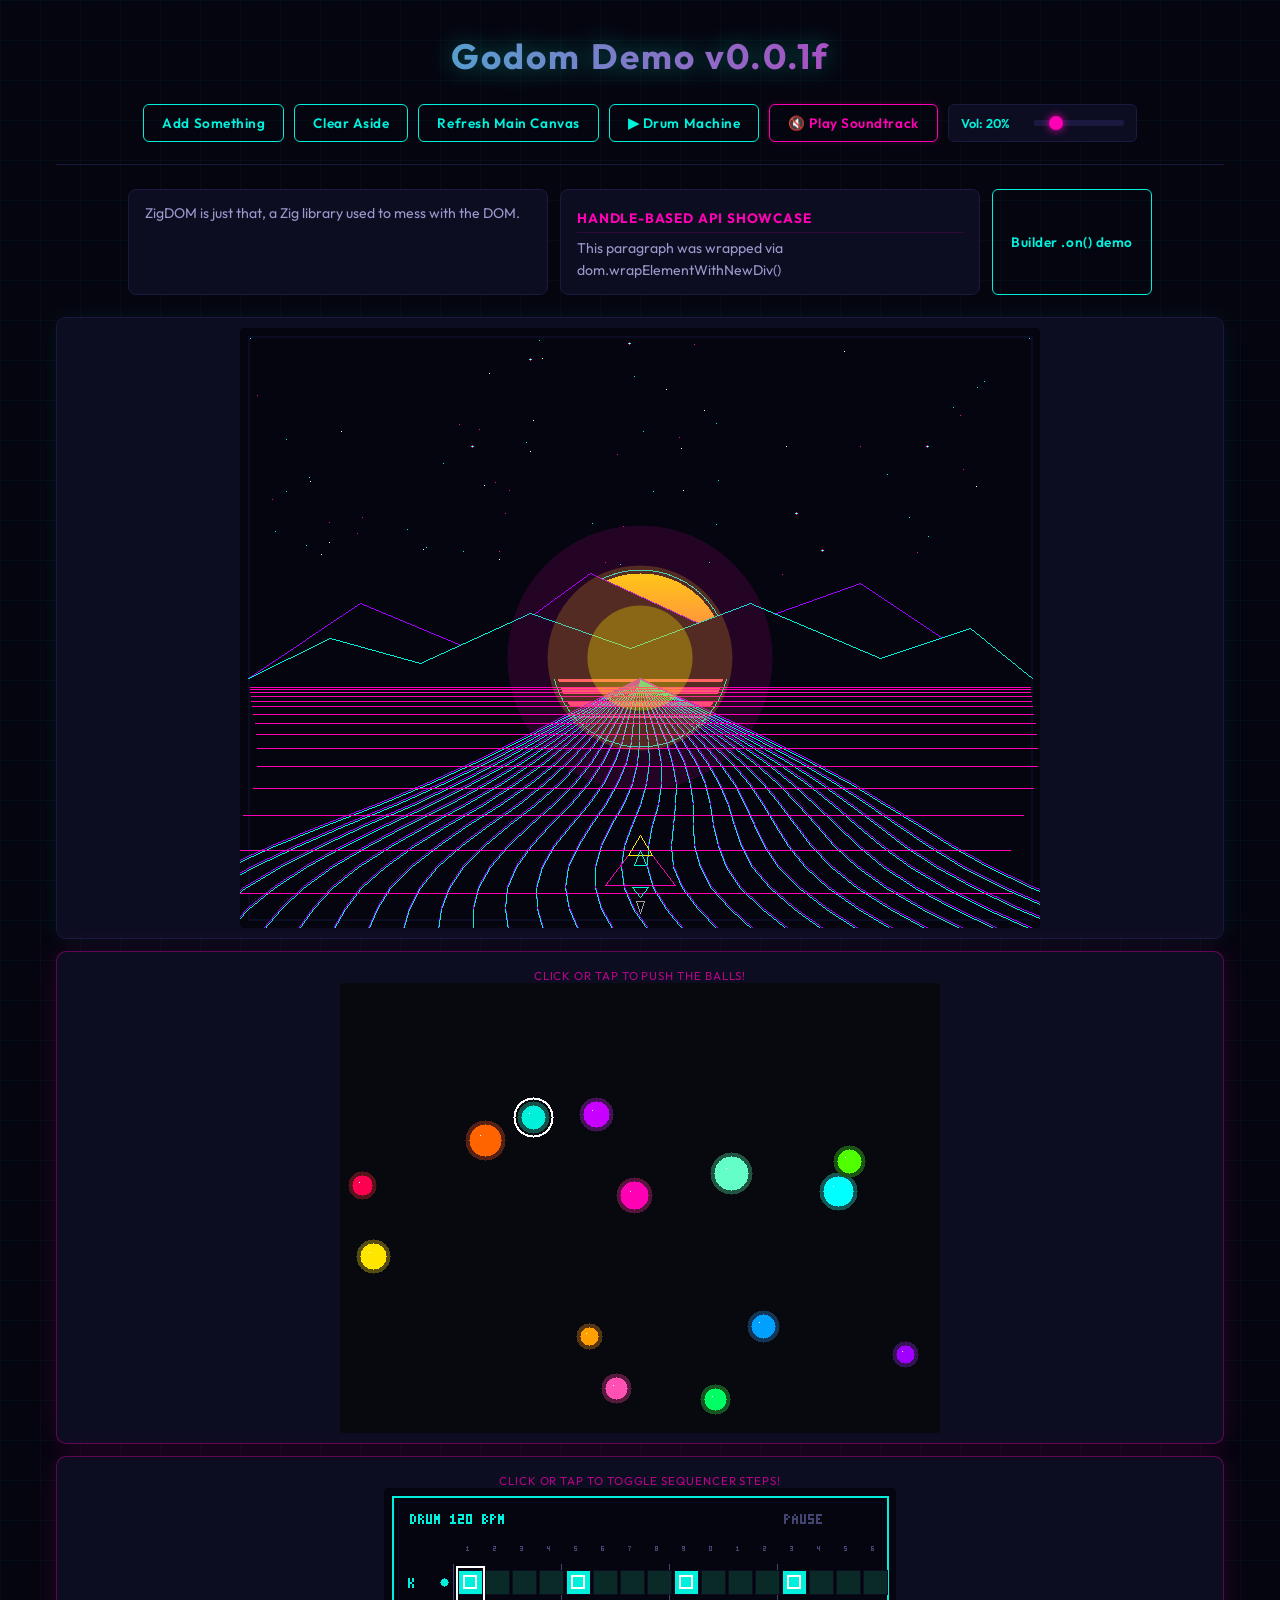
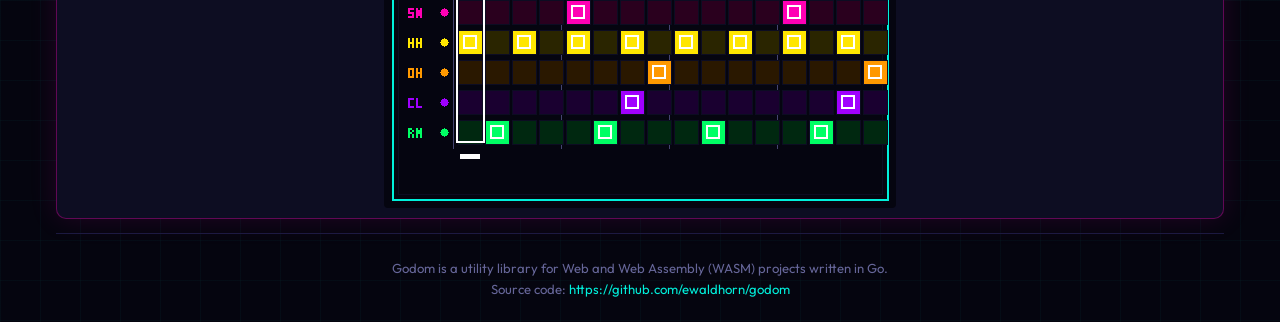
==== docs/index.html @ 0b3b8b8c "Initial commit" ====
<!DOCTYPE html>
<html>
  <head>
    <meta charset="utf-8" />
    <meta name="viewport" content="width=device-width, initial-scale=1.0" />
    <meta name="description" content="Godom — A Go WebAssembly DOM utility library demo featuring canvas drawing primitives, interactive physics simulation, and a drum sequencer." />
    <script src="wasm_exec.js"></script>
    <title>Godom Demo</title>
    <link href="styles.css" rel="stylesheet" />
  </head>
  <body>
    <header>
      <h1 id="title">Godom — The Demo</h1>
    </header>
    <nav>
      <div id="controls">
        <button id="addSomethingButton" type="button">Add Something</button>
        <button id="clearAsideButton" type="button">Clear Aside</button>
        <button id="refreshButton" type="button">Refresh Main Canvas</button>
        <button id="drumPlayButton" type="button">Start Drum Machine</button>
        <button id="audioToggleButton" type="button" onclick="toggleAudio()">🔇 Play Soundtrack</button>
        <div class="volume-control">
          <span id="volumeLabel">Vol: 20%</span>
          <input id="volumeSlider" type="range" min="0" max="1" step="0.01" value="0.2" oninput="changeVolume(this.value)" />
        </div>
      </div>
    </nav>
    <hr />
    <section>
      <div id="loading">Loading ...</div>
      <div id="application" class="application"></div>
    </section>

    <!-- Canvas One: static synthwave gallery -->
    <div id="canvasOneDiv" class="canvas-container" title="Synthwave Gallery — click Refresh to redraw"></div>

    <!-- Canvas Two: interactive ball physics -->
    <div id="canvasTwoDiv" class="canvas-container canvas-interactive" title="Click or tap to push the balls!">
      <div class="canvas-hint">Click or tap to push the balls!</div>
    </div>

    <!-- Canvas Three: drum machine sequencer -->
    <div id="canvasThreeDiv" class="canvas-container canvas-interactive" title="Click or tap to toggle sequencer steps!">
      <div class="canvas-hint">Click or tap to toggle sequencer steps!</div>
    </div>

    <hr />
    <footer id="information">
      <p>
        Godom is a utility library for Web and Web Assembly (WASM) projects written in Go.
      </p>
      <p>
        Source code:
        <a href="https://github.com/ewaldhorn/godom">
            https://github.com/ewaldhorn/godom
        </a>
      </p>
    </footer>

    <script type="module" defer>
      "use strict";

      let audioCtx = null;
      let synthNode = null;
      let gainNode = null;
      let audioPlaying = false;
      let globalVolume = 0.2;

      function ensureAudioCtx() {
        if (!audioCtx) {
          audioCtx = new (window.AudioContext || window.webkitAudioContext)();
        }
        return audioCtx;
      }

      function ensureGainNode() {
        const ctx = ensureAudioCtx();
        if (!gainNode) {
          gainNode = ctx.createGain();
          gainNode.gain.setValueAtTime(globalVolume, ctx.currentTime);
          gainNode.connect(ctx.destination);
        }
        return gainNode;
      }

      function updateVolumeUI() {
        const slider = document.getElementById("volumeSlider");
        const label = document.getElementById("volumeLabel");
        if (slider) slider.value = globalVolume;
        if (label) {
          const pct = Math.round(globalVolume * 100);
          label.innerText = globalVolume === 0 ? "Vol: OFF" : `Vol: ${pct}%`;
        }
      }

      function applyVolume() {
        if (gainNode && audioCtx) {
          gainNode.gain.setValueAtTime(globalVolume, audioCtx.currentTime);
        }
      }

      function adjustVolume(delta) {
        globalVolume = Math.max(0, Math.min(1, Math.round((globalVolume + delta) * 100) / 100));
        applyVolume();
        updateVolumeUI();
      }

      globalThis.changeVolume = function (val) {
        globalVolume = parseFloat(val);
        applyVolume();
        updateVolumeUI();
      };

      globalThis.toggleAudio = async function () {
        const ctx = ensureAudioCtx();

        if (!synthNode) {
          // Load the AudioWorkletProcessor module (dedicated audio thread)
          await ctx.audioWorklet.addModule('synth-worklet.js');

          // Create the synth AudioWorkletNode and connect through shared gain
          synthNode = new AudioWorkletNode(ctx, 'synth-worklet');
          synthNode.connect(ensureGainNode());
        }

        if (ctx.state === "suspended") {
          await ctx.resume();
        }

        audioPlaying = !audioPlaying;

        // Send play state to the worklet's dedicated audio thread
        synthNode.port.postMessage({ type: 'play', value: audioPlaying });

        const btn = document.getElementById("audioToggleButton");
        if (btn) {
          btn.innerText = audioPlaying ? "🔊 Mute Soundtrack" : "🔇 Play Soundtrack";
          btn.classList.toggle("playing", audioPlaying);
        }
      };

      // Click sound — pre-rendered 50ms UI click from Go WASM
      let clickAudioBuffer = null;

      globalThis.playClickSound = function () {
        const ctx = ensureAudioCtx();
        if (ctx.state === "suspended") {
          ctx.resume();
        }

        // Lazy AudioBuffer creation from pre-rendered WASM samples
        if (!clickAudioBuffer) {
          const samples = go_get_click_buffer();
          clickAudioBuffer = ctx.createBuffer(1, samples.length, 44100);
          clickAudioBuffer.copyToChannel(samples, 0);
        }

        const source = ctx.createBufferSource();
        source.buffer = clickAudioBuffer;
        source.connect(ensureGainNode()); // route through shared volume gain
        source.start();
      };

      // Drum machine — tone map per track
      const DRUM_FREQS = [60, 200, 8000, 6000, 1200, 400]; // kick, snare, hh-c, hh-o, clap, rim
      const DRUM_TYPES = ["sine", "triangle", "square", "square", "noise", "noise"];

      globalThis.drumHit = function (track) {
        const ctx = ensureAudioCtx();
        if (ctx.state === "suspended") {
          ctx.resume();
        }

        const gain = ctx.createGain();
        gain.connect(ensureGainNode());
        gain.gain.setValueAtTime(0.4, ctx.currentTime);
        gain.gain.exponentialRampToValueAtTime(0.001, ctx.currentTime + 0.08);

        if (DRUM_TYPES[track] === "noise") {
          const buf = ctx.createBuffer(1, Math.floor(ctx.sampleRate * 0.05), ctx.sampleRate);
          const data = buf.getChannelData(0);
          for (let i = 0; i < data.length; i += 1) data[i] = Math.random() * 2 - 1;

          const src = ctx.createBufferSource();
          src.buffer = buf;
          src.connect(gain);
          src.start();
          src.stop(ctx.currentTime + 0.06);
          return;
        }

        const osc = ctx.createOscillator();
        osc.type = DRUM_TYPES[track] || "sine";
        osc.frequency.setValueAtTime(DRUM_FREQS[track] || 220, ctx.currentTime);
        osc.frequency.exponentialRampToValueAtTime(20, ctx.currentTime + 0.06);
        osc.connect(gain);
        osc.start();
        osc.stop(ctx.currentTime + 0.1);
      };

      // Arrow key volume control (↑ = +1%, ↓ = −1%) & Space crash
      document.addEventListener('keydown', function (e) {
        if (e.key === 'ArrowUp') {
          e.preventDefault();
          adjustVolume(+0.01);
        } else if (e.key === 'ArrowDown') {
          e.preventDefault();
          adjustVolume(-0.01);
        } else if (e.code === 'Space') {
          // Easter egg: crash cymbal accent
          if (synthNode && synthNode.port) {
            e.preventDefault();
            synthNode.port.postMessage({ type: 'crash' });
          }
        }
      });

      function initializeInteractions() {
        // Wire click sound to action buttons (skip audioToggleButton — that's the synth)
        ['addSomethingButton', 'clearAsideButton', 'refreshButton', 'drumPlayButton'].forEach(function (id) {
          const btn = document.getElementById(id);
          if (btn) btn.addEventListener('click', playClickSound);
        });

        // Touch / Click interaction for the physics canvas (canvas two)
        const canvasTwoDiv = document.getElementById("canvasTwoDiv");
        if (canvasTwoDiv) {
          const handleInteraction = (clientX, clientY) => {
            const canvas = canvasTwoDiv.querySelector("canvas");
            if (!canvas) return;
            const rect = canvas.getBoundingClientRect();
            if (rect.width === 0 || rect.height === 0) return;
            // Map from CSS pixels to canvas pixel space
            const scaleX = canvas.width / rect.width;
            const scaleY = canvas.height / rect.height;
            const x = Math.round((clientX - rect.left) * scaleX);
            const y = Math.round((clientY - rect.top) * scaleY);
            go_set_interaction(x, y);
            go_invoke_callback(4); // 4 = onCanvasInteraction
          };

          canvasTwoDiv.addEventListener("mousedown", (e) => {
            if (e.target.tagName === "CANVAS") {
              e.preventDefault();
              handleInteraction(e.clientX, e.clientY);
            }
          });

          canvasTwoDiv.addEventListener("touchstart", (e) => {
            if (e.target.tagName === "CANVAS") {
              e.preventDefault();
              const touch = e.touches[0];
              handleInteraction(touch.clientX, touch.clientY);
            }
          }, { passive: false });
        }

        // Touch / Click interaction for the sequencer canvas (canvas three)
        const canvasThreeDiv = document.getElementById("canvasThreeDiv");
        if (canvasThreeDiv) {
          const handleInteraction = (clientX, clientY) => {
            const canvas = canvasThreeDiv.querySelector("canvas");
            if (!canvas) return;
            const rect = canvas.getBoundingClientRect();
            if (rect.width === 0 || rect.height === 0) return;
            // Map from CSS pixels to canvas pixel space
            const scaleX = canvas.width / rect.width;
            const scaleY = canvas.height / rect.height;
            const x = Math.round((clientX - rect.left) * scaleX);
            const y = Math.round((clientY - rect.top) * scaleY);
            go_set_interaction(x, y);
            go_invoke_callback(6); // 6 = onDrumCanvasClick
          };

          canvasThreeDiv.addEventListener("mousedown", (e) => {
            if (e.target.tagName === "CANVAS") {
              e.preventDefault();
              handleInteraction(e.clientX, e.clientY);
            }
          });

          canvasThreeDiv.addEventListener("touchstart", (e) => {
            if (e.target.tagName === "CANVAS") {
              e.preventDefault();
              const touch = e.touches[0];
              handleInteraction(touch.clientX, touch.clientY);
            }
          }, { passive: false });
        }

        // Show controls as flex
        const controls = document.getElementById("controls");
        if (controls) controls.style.display = "flex";
      }

      // Instantiate the Go WASM module
      const go = new Go();
      WebAssembly.instantiateStreaming(fetch("godom.wasm"), go.importObject).then((result) => {
        document.getElementById("loading").style.display = "none";
        go.run(result.instance);
        initializeInteractions();
      }).catch((err) => {
        console.error("Godom failed to load:", err);
        document.getElementById("loading").innerText = "Failed to load WASM: " + err.message;
      });
    </script>
  </body>
</html>
---- docs/styles.css ----
/* ============================================================
   Zigdom Demo — Synthwave Dark Theme
   ============================================================ */

@import url('https://fonts.googleapis.com/css2?family=Outfit:wght@300;400;600;700&display=swap');

:root {
  --bg:           #05050f;
  --surface:      #0d0d22;
  --border:       #1a1a40;
  --glow-cyan:    #00f0dc;
  --glow-magenta: #ff00b4;
  --glow-violet:  #a000ff;
  --glow-yellow:  #ffe600;
  --text-primary: #e0e0ff;
  --text-muted:   #666699;
  --accent:       #00f0dc;
}

* {
  box-sizing: border-box;
  margin: 0;
  padding: 0;
}

body {
  font-family: 'Outfit', Roboto, Helvetica, Arial, sans-serif;
  background: var(--bg);
  color: var(--text-primary);
  max-width: 1200px;
  margin: 0 auto;
  padding: 16px;
  text-align: center;

  /* Subtle grid scanline texture */
  background-image:
    linear-gradient(rgba(0,240,220,0.03) 1px, transparent 1px),
    linear-gradient(90deg, rgba(0,240,220,0.03) 1px, transparent 1px);
  background-size: 40px 40px;
}

/* ---- Header ---- */
h1 {
  font-size: clamp(1.4rem, 4vw, 2.2rem);
  font-weight: 700;
  letter-spacing: 0.06em;
  padding: 18px 0 10px;
  background: linear-gradient(90deg, var(--glow-cyan), var(--glow-magenta));
  -webkit-background-clip: text;
  -webkit-text-fill-color: transparent;
  background-clip: text;
  filter: drop-shadow(0 0 12px rgba(0,240,220,0.4));
}

/* ---- Nav / Controls ---- */
nav {
  margin: 8px 0;
}

#controls {
  display: none;
  gap: 10px;
  flex-wrap: wrap;
  justify-content: center;
  padding: 8px 0;
}

button {
  font-family: inherit;
  font-size: 0.85rem;
  font-weight: 600;
  letter-spacing: 0.04em;
  padding: 8px 18px;
  border-radius: 6px;
  border: 1px solid var(--glow-cyan);
  background: transparent;
  color: var(--glow-cyan);
  cursor: pointer;
  transition: background 0.2s, box-shadow 0.2s, color 0.2s;
}

button:hover {
  background: rgba(0,240,220,0.12);
  box-shadow: 0 0 12px rgba(0,240,220,0.45);
  color: #fff;
}

hr {
  border: none;
  border-top: 1px solid var(--border);
  margin: 14px 0;
}

/* ---- Application section (article + aside) ---- */
#loading {
  color: var(--text-muted);
  padding: 16px;
  font-style: italic;
}

#information {
  display: none;
  color: var(--text-muted);
  font-size: 0.82rem;
  line-height: 1.6;
  padding: 10px 0 6px;
}

#information a {
  color: var(--glow-cyan);
  text-decoration: none;
}
#information a:hover {
  text-decoration: underline;
}

.application {
  display: flex;
  flex-wrap: wrap;
  gap: 12px;
  justify-content: center;
  padding: 10px 0;
}

article, aside {
  background: var(--surface);
  border: 1px solid var(--border);
  border-radius: 8px;
  padding: 12px 16px;
  min-width: 180px;
  flex: 1 1 200px;
  max-width: 420px;
  text-align: left;
  font-size: 0.88rem;
  color: var(--text-muted);
  line-height: 1.6;
}

/* ---- Canvas containers ---- */
.canvas-container {
  display: flex;
  flex-direction: column;
  align-items: center;
  justify-content: center;
  margin: 12px auto;
  padding: 10px;
  background: var(--surface);
  border: 1px solid var(--border);
  border-radius: 10px;
  box-shadow: 0 0 24px rgba(0,240,220,0.07);
  /* Allow the canvas to shrink on narrow screens */
  max-width: 100%;
  overflow: hidden;
}

/* Canvas elements created by Zig scale responsively */
canvas {
  max-width: 100%;
  height: auto;
  display: block;
  border-radius: 4px;
  image-rendering: pixelated;
}

/* Physics canvas — crosshair cursor, extra neon glow hint */
.canvas-interactive {
  border-color: rgba(255,0,180,0.35);
  box-shadow: 0 0 28px rgba(255,0,180,0.12);
  position: relative;
}

.canvas-interactive canvas {
  cursor: crosshair;
}

.canvas-hint {
  font-size: 0.72rem;
  color: var(--glow-magenta);
  letter-spacing: 0.08em;
  text-transform: uppercase;
  margin-top: 6px;
  opacity: 0.7;
  transition: opacity 0.3s;
}

.canvas-interactive:hover .canvas-hint {
  opacity: 1.0;
}

/* ---- Coloured text classes (used by addRandomParagraph) ---- */
.blue   { color: #4488ff; }
.red    { color: #ff4466; }
.orange { color: #ff9900; }
.large  { font-size: large; }
.larger { font-size: larger; }
.xlarge { font-size: x-large; }

/* ---- Aside element variants ---- */
.aside-note {
  font-size: 0.82rem;
  padding: 4px 8px;
  margin: 4px 0;
  border-left: 3px solid var(--glow-cyan);
  border-radius: 2px;
  background: rgba(0,240,220,0.04);
  transition: border-color 0.3s;
}
.aside-note.blue   { border-left-color: #4488ff; }
.aside-note.red    { border-left-color: #ff4466; }
.aside-note.orange { border-left-color: #ff9900; }

.aside-tag {
  display: inline-block;
  font-size: 0.72rem;
  font-weight: 600;
  letter-spacing: 0.04em;
  padding: 2px 8px;
  margin: 3px 2px;
  border-radius: 10px;
  border: 1px solid;
  background: rgba(0,240,220,0.06);
  text-transform: lowercase;
}
.aside-tag.blue   { border-color: #4488ff; color: #6699ff; }
.aside-tag.red    { border-color: #ff4466; color: #ff6688; }
.aside-tag.orange { border-color: #ff9900; color: #ffbb44; }

.aside-quip {
  font-style: italic;
  font-size: 0.85rem;
  color: var(--text-muted);
  padding: 4px 8px 4px 16px;
  margin: 4px 0;
  position: relative;
  opacity: 0.85;
}
.aside-quip::before {
  content: "\201C";
  position: absolute;
  left: 0;
  top: 2px;
  font-size: 1.2rem;
  color: var(--glow-magenta);
  opacity: 0.5;
}

.boo-header {
  font-size: 0.85rem;
  font-weight: 700;
  letter-spacing: 0.06em;
  text-transform: uppercase;
  color: var(--glow-magenta);
  margin: 6px 0 4px;
  padding-bottom: 2px;
  border-bottom: 1px solid rgba(255,0,180,0.15);
}

/* ---- Soundtrack Toggle Button Neon Styling ---- */
#audioToggleButton {
  border-color: var(--glow-magenta);
  color: var(--glow-magenta);
  box-shadow: 0 0 6px rgba(255, 0, 180, 0.2);
  transition: all 0.3s cubic-bezier(0.4, 0, 0.2, 1);
}

#audioToggleButton:hover {
  background: rgba(255, 0, 180, 0.15);
  box-shadow: 0 0 16px rgba(255, 0, 180, 0.6);
  color: #fff;
  text-shadow: 0 0 4px #fff;
}

#audioToggleButton.playing {
  background: rgba(255, 0, 180, 0.25);
  box-shadow: 0 0 20px rgba(255, 0, 180, 0.8);
  color: #fff;
  border-color: #fff;
  animation: neon-pulse 1.8s infinite alternate;
}

@keyframes neon-pulse {
  0% {
    box-shadow: 0 0 10px rgba(255, 0, 180, 0.5), inset 0 0 5px rgba(255, 0, 180, 0.3);
  }
  100% {
    box-shadow: 0 0 24px rgba(255, 0, 180, 0.9), inset 0 0 10px rgba(255, 0, 180, 0.5);
  }
}

/* ---- Volume Slider Styling ---- */
.volume-control {
  display: flex;
  align-items: center;
  gap: 8px;
  background: var(--surface);
  border: 1px solid var(--border);
  padding: 4px 12px;
  border-radius: 6px;
  height: 38px; /* Match standard button height */
}

#volumeLabel {
  font-size: 0.8rem;
  font-weight: 600;
  color: var(--glow-cyan);
  min-width: 65px;
  text-align: left;
}

#volumeSlider {
  -webkit-appearance: none;
  appearance: none;
  width: 90px;
  height: 6px;
  border-radius: 3px;
  background: var(--border);
  outline: none;
  cursor: pointer;
  transition: background 0.3s;
}

#volumeSlider::-webkit-slider-runnable-track {
  width: 100%;
  height: 6px;
  cursor: pointer;
  background: var(--border);
  border-radius: 3px;
}

#volumeSlider::-webkit-slider-thumb {
  -webkit-appearance: none;
  appearance: none;
  width: 14px;
  height: 14px;
  border-radius: 50%;
  background: var(--glow-magenta);
  cursor: pointer;
  margin-top: -4px; /* offset vertical alignment */
  box-shadow: 0 0 8px var(--glow-magenta);
  transition: transform 0.1s, box-shadow 0.2s;
}

#volumeSlider::-webkit-slider-thumb:hover {
  transform: scale(1.25);
  box-shadow: 0 0 12px var(--glow-magenta);
}

#volumeSlider::-moz-range-thumb {
  width: 14px;
  height: 14px;
  border: none;
  border-radius: 50%;
  background: var(--glow-magenta);
  cursor: pointer;
  box-shadow: 0 0 8px var(--glow-magenta);
  transition: transform 0.1s, box-shadow 0.2s;
}

#volumeSlider::-moz-range-thumb:hover {
  transform: scale(1.25);
  box-shadow: 0 0 12px var(--glow-magenta);
}
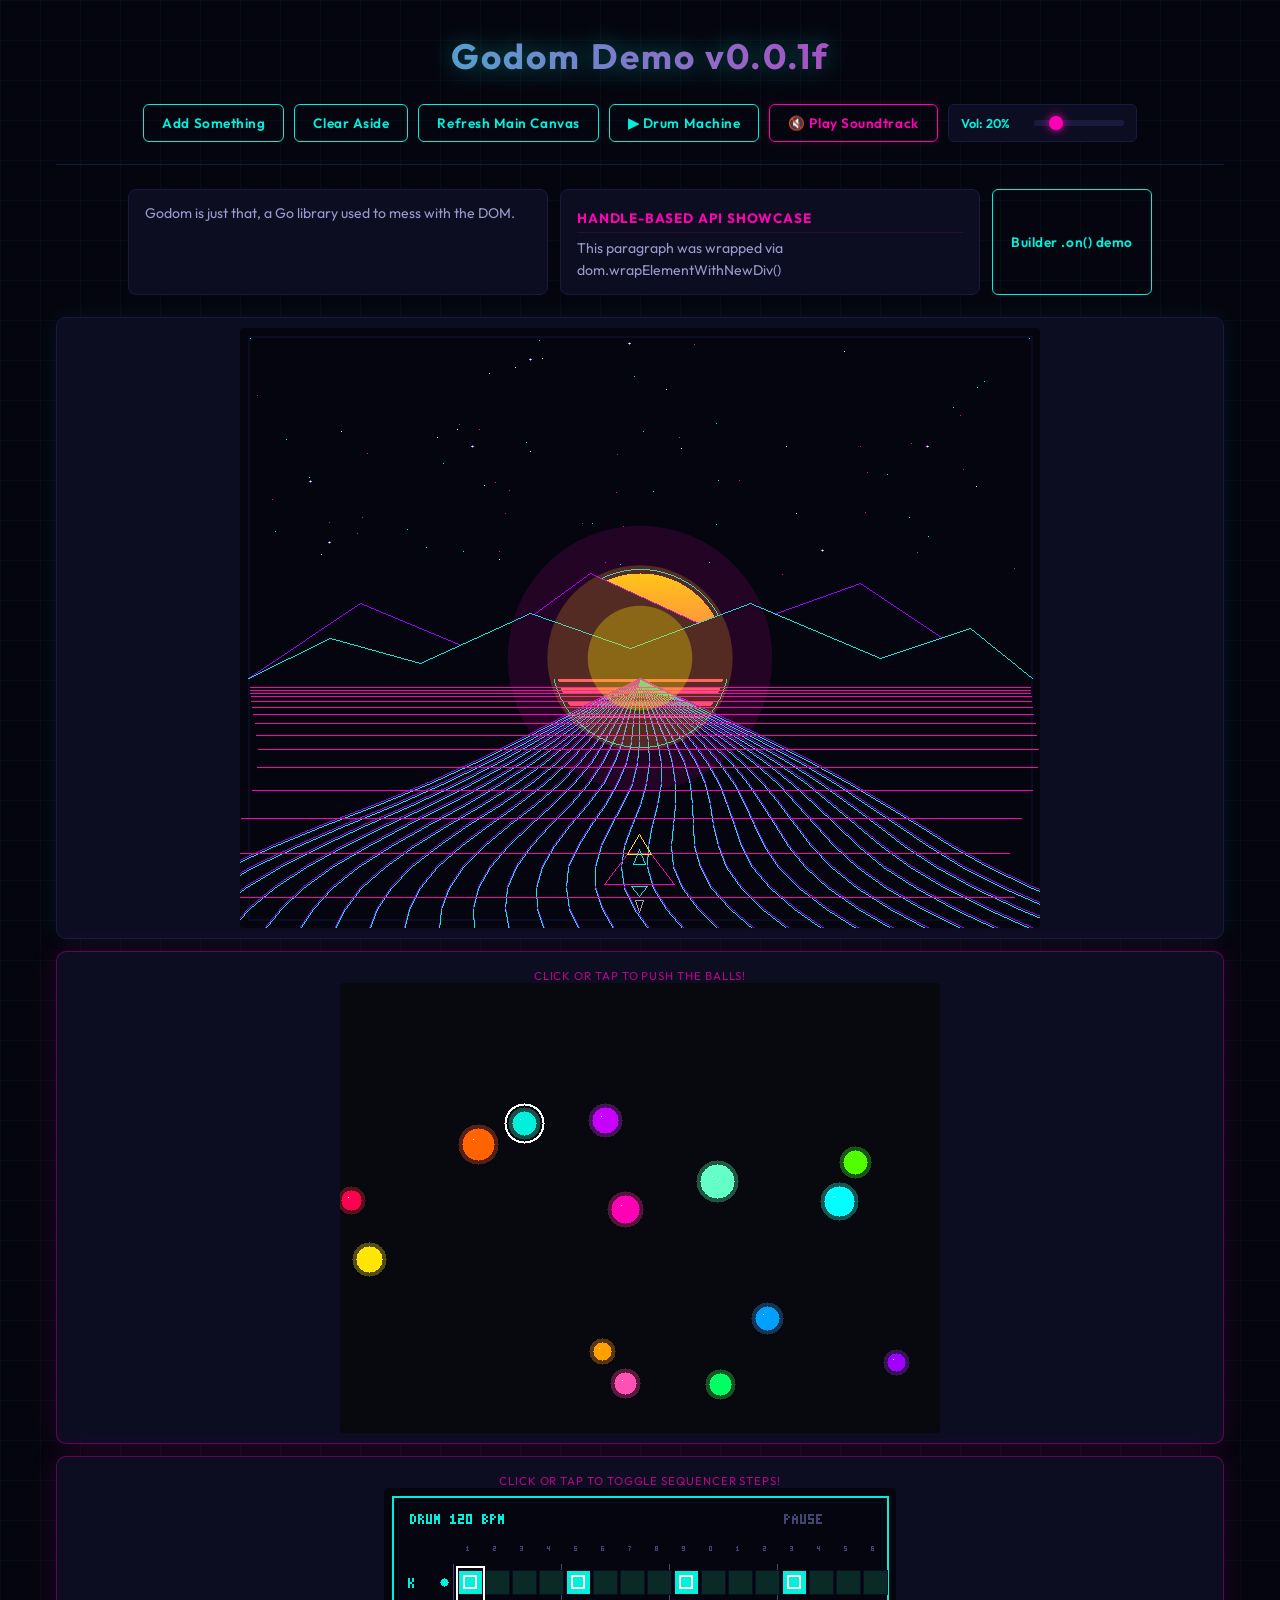
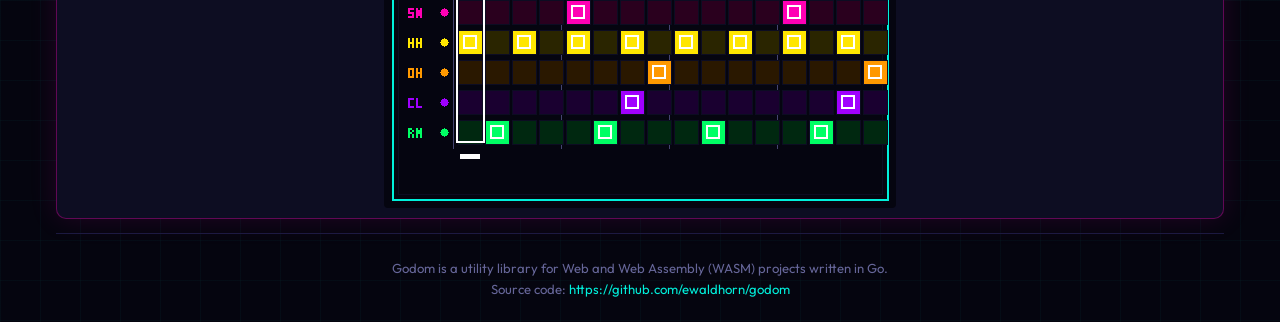
==== commit b158164b: "Cleaning up demo file structure" ====
--- a/docs/index.html
+++ b/docs/index.html
@@ -57,252 +57,6 @@
       </p>
     </footer>
 
-    <script type="module" defer>
-      "use strict";
-
-      let audioCtx = null;
-      let synthNode = null;
-      let gainNode = null;
-      let audioPlaying = false;
-      let globalVolume = 0.2;
-
-      function ensureAudioCtx() {
-        if (!audioCtx) {
-          audioCtx = new (window.AudioContext || window.webkitAudioContext)();
-        }
-        return audioCtx;
-      }
-
-      function ensureGainNode() {
-        const ctx = ensureAudioCtx();
-        if (!gainNode) {
-          gainNode = ctx.createGain();
-          gainNode.gain.setValueAtTime(globalVolume, ctx.currentTime);
-          gainNode.connect(ctx.destination);
-        }
-        return gainNode;
-      }
-
-      function updateVolumeUI() {
-        const slider = document.getElementById("volumeSlider");
-        const label = document.getElementById("volumeLabel");
-        if (slider) slider.value = globalVolume;
-        if (label) {
-          const pct = Math.round(globalVolume * 100);
-          label.innerText = globalVolume === 0 ? "Vol: OFF" : `Vol: ${pct}%`;
-        }
-      }
-
-      function applyVolume() {
-        if (gainNode && audioCtx) {
-          gainNode.gain.setValueAtTime(globalVolume, audioCtx.currentTime);
-        }
-      }
-
-      function adjustVolume(delta) {
-        globalVolume = Math.max(0, Math.min(1, Math.round((globalVolume + delta) * 100) / 100));
-        applyVolume();
-        updateVolumeUI();
-      }
-
-      globalThis.changeVolume = function (val) {
-        globalVolume = parseFloat(val);
-        applyVolume();
-        updateVolumeUI();
-      };
-
-      globalThis.toggleAudio = async function () {
-        const ctx = ensureAudioCtx();
-
-        if (!synthNode) {
-          // Load the AudioWorkletProcessor module (dedicated audio thread)
-          await ctx.audioWorklet.addModule('synth-worklet.js');
-
-          // Create the synth AudioWorkletNode and connect through shared gain
-          synthNode = new AudioWorkletNode(ctx, 'synth-worklet');
-          synthNode.connect(ensureGainNode());
-        }
-
-        if (ctx.state === "suspended") {
-          await ctx.resume();
-        }
-
-        audioPlaying = !audioPlaying;
-
-        // Send play state to the worklet's dedicated audio thread
-        synthNode.port.postMessage({ type: 'play', value: audioPlaying });
-
-        const btn = document.getElementById("audioToggleButton");
-        if (btn) {
-          btn.innerText = audioPlaying ? "🔊 Mute Soundtrack" : "🔇 Play Soundtrack";
-          btn.classList.toggle("playing", audioPlaying);
-        }
-      };
-
-      // Click sound — pre-rendered 50ms UI click from Go WASM
-      let clickAudioBuffer = null;
-
-      globalThis.playClickSound = function () {
-        const ctx = ensureAudioCtx();
-        if (ctx.state === "suspended") {
-          ctx.resume();
-        }
-
-        // Lazy AudioBuffer creation from pre-rendered WASM samples
-        if (!clickAudioBuffer) {
-          const samples = go_get_click_buffer();
-          clickAudioBuffer = ctx.createBuffer(1, samples.length, 44100);
-          clickAudioBuffer.copyToChannel(samples, 0);
-        }
-
-        const source = ctx.createBufferSource();
-        source.buffer = clickAudioBuffer;
-        source.connect(ensureGainNode()); // route through shared volume gain
-        source.start();
-      };
-
-      // Drum machine — tone map per track
-      const DRUM_FREQS = [60, 200, 8000, 6000, 1200, 400]; // kick, snare, hh-c, hh-o, clap, rim
-      const DRUM_TYPES = ["sine", "triangle", "square", "square", "noise", "noise"];
-
-      globalThis.drumHit = function (track) {
-        const ctx = ensureAudioCtx();
-        if (ctx.state === "suspended") {
-          ctx.resume();
-        }
-
-        const gain = ctx.createGain();
-        gain.connect(ensureGainNode());
-        gain.gain.setValueAtTime(0.4, ctx.currentTime);
-        gain.gain.exponentialRampToValueAtTime(0.001, ctx.currentTime + 0.08);
-
-        if (DRUM_TYPES[track] === "noise") {
-          const buf = ctx.createBuffer(1, Math.floor(ctx.sampleRate * 0.05), ctx.sampleRate);
-          const data = buf.getChannelData(0);
-          for (let i = 0; i < data.length; i += 1) data[i] = Math.random() * 2 - 1;
-
-          const src = ctx.createBufferSource();
-          src.buffer = buf;
-          src.connect(gain);
-          src.start();
-          src.stop(ctx.currentTime + 0.06);
-          return;
-        }
-
-        const osc = ctx.createOscillator();
-        osc.type = DRUM_TYPES[track] || "sine";
-        osc.frequency.setValueAtTime(DRUM_FREQS[track] || 220, ctx.currentTime);
-        osc.frequency.exponentialRampToValueAtTime(20, ctx.currentTime + 0.06);
-        osc.connect(gain);
-        osc.start();
-        osc.stop(ctx.currentTime + 0.1);
-      };
-
-      // Arrow key volume control (↑ = +1%, ↓ = −1%) & Space crash
-      document.addEventListener('keydown', function (e) {
-        if (e.key === 'ArrowUp') {
-          e.preventDefault();
-          adjustVolume(+0.01);
-        } else if (e.key === 'ArrowDown') {
-          e.preventDefault();
-          adjustVolume(-0.01);
-        } else if (e.code === 'Space') {
-          // Easter egg: crash cymbal accent
-          if (synthNode && synthNode.port) {
-            e.preventDefault();
-            synthNode.port.postMessage({ type: 'crash' });
-          }
-        }
-      });
-
-      function initializeInteractions() {
-        // Wire click sound to action buttons (skip audioToggleButton — that's the synth)
-        ['addSomethingButton', 'clearAsideButton', 'refreshButton', 'drumPlayButton'].forEach(function (id) {
-          const btn = document.getElementById(id);
-          if (btn) btn.addEventListener('click', playClickSound);
-        });
-
-        // Touch / Click interaction for the physics canvas (canvas two)
-        const canvasTwoDiv = document.getElementById("canvasTwoDiv");
-        if (canvasTwoDiv) {
-          const handleInteraction = (clientX, clientY) => {
-            const canvas = canvasTwoDiv.querySelector("canvas");
-            if (!canvas) return;
-            const rect = canvas.getBoundingClientRect();
-            if (rect.width === 0 || rect.height === 0) return;
-            // Map from CSS pixels to canvas pixel space
-            const scaleX = canvas.width / rect.width;
-            const scaleY = canvas.height / rect.height;
-            const x = Math.round((clientX - rect.left) * scaleX);
-            const y = Math.round((clientY - rect.top) * scaleY);
-            go_set_interaction(x, y);
-            go_invoke_callback(4); // 4 = onCanvasInteraction
-          };
-
-          canvasTwoDiv.addEventListener("mousedown", (e) => {
-            if (e.target.tagName === "CANVAS") {
-              e.preventDefault();
-              handleInteraction(e.clientX, e.clientY);
-            }
-          });
-
-          canvasTwoDiv.addEventListener("touchstart", (e) => {
-            if (e.target.tagName === "CANVAS") {
-              e.preventDefault();
-              const touch = e.touches[0];
-              handleInteraction(touch.clientX, touch.clientY);
-            }
-          }, { passive: false });
-        }
-
-        // Touch / Click interaction for the sequencer canvas (canvas three)
-        const canvasThreeDiv = document.getElementById("canvasThreeDiv");
-        if (canvasThreeDiv) {
-          const handleInteraction = (clientX, clientY) => {
-            const canvas = canvasThreeDiv.querySelector("canvas");
-            if (!canvas) return;
-            const rect = canvas.getBoundingClientRect();
-            if (rect.width === 0 || rect.height === 0) return;
-            // Map from CSS pixels to canvas pixel space
-            const scaleX = canvas.width / rect.width;
-            const scaleY = canvas.height / rect.height;
-            const x = Math.round((clientX - rect.left) * scaleX);
-            const y = Math.round((clientY - rect.top) * scaleY);
-            go_set_interaction(x, y);
-            go_invoke_callback(6); // 6 = onDrumCanvasClick
-          };
-
-          canvasThreeDiv.addEventListener("mousedown", (e) => {
-            if (e.target.tagName === "CANVAS") {
-              e.preventDefault();
-              handleInteraction(e.clientX, e.clientY);
-            }
-          });
-
-          canvasThreeDiv.addEventListener("touchstart", (e) => {
-            if (e.target.tagName === "CANVAS") {
-              e.preventDefault();
-              const touch = e.touches[0];
-              handleInteraction(touch.clientX, touch.clientY);
-            }
-          }, { passive: false });
-        }
-
-        // Show controls as flex
-        const controls = document.getElementById("controls");
-        if (controls) controls.style.display = "flex";
-      }
-
-      // Instantiate the Go WASM module
-      const go = new Go();
-      WebAssembly.instantiateStreaming(fetch("godom.wasm"), go.importObject).then((result) => {
-        document.getElementById("loading").style.display = "none";
-        go.run(result.instance);
-        initializeInteractions();
-      }).catch((err) => {
-        console.error("Godom failed to load:", err);
-        document.getElementById("loading").innerText = "Failed to load WASM: " + err.message;
-      });
-    </script>
+    <script type="module" src="app.js" defer></script>
   </body>
 </html>
--- a/docs/styles.css
+++ b/docs/styles.css
@@ -1,5 +1,5 @@
 /* ============================================================
-   Zigdom Demo — Synthwave Dark Theme
+   Godom Demo — Synthwave Dark Theme
    ============================================================ */
 
 @import url('https://fonts.googleapis.com/css2?family=Outfit:wght@300;400;600;700&display=swap');
@@ -153,7 +153,7 @@
   overflow: hidden;
 }
 
-/* Canvas elements created by Zig scale responsively */
+/* Canvas elements created by Godom scale responsively */
 canvas {
   max-width: 100%;
   height: auto;
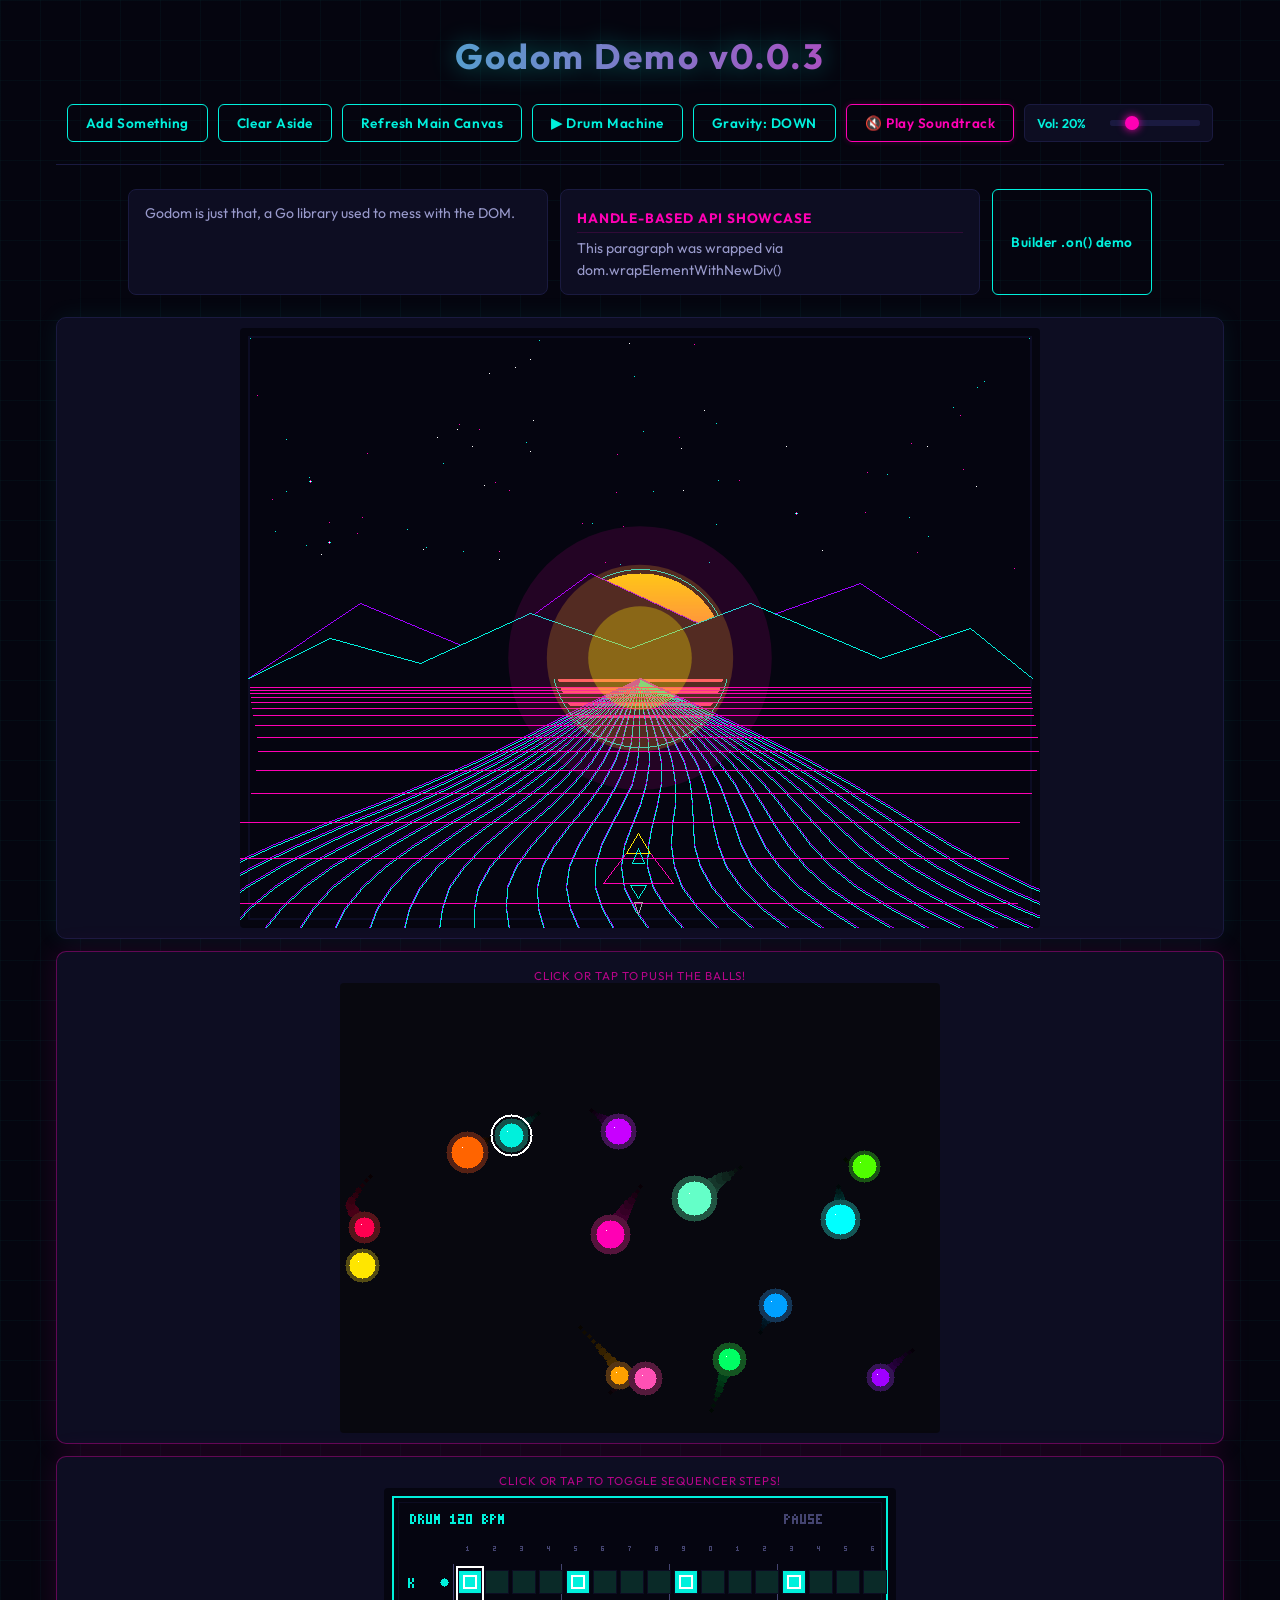
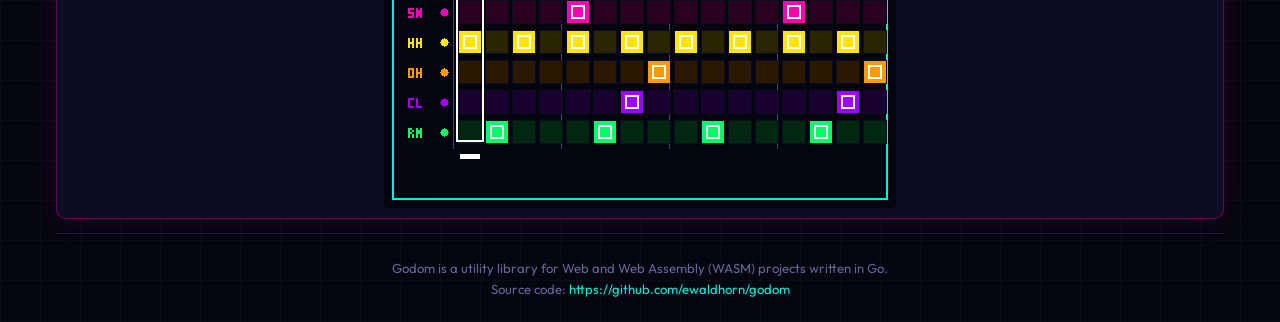
==== commit 8b36c2a4: "Making progress" ====
--- a/docs/index.html
+++ b/docs/index.html
@@ -18,6 +18,7 @@
         <button id="clearAsideButton" type="button">Clear Aside</button>
         <button id="refreshButton" type="button">Refresh Main Canvas</button>
         <button id="drumPlayButton" type="button">Start Drum Machine</button>
+        <button id="gravityButton" type="button" onclick="go_invoke_callback(8)">Gravity: DOWN</button>
         <button id="audioToggleButton" type="button" onclick="toggleAudio()">🔇 Play Soundtrack</button>
         <div class="volume-control">
           <span id="volumeLabel">Vol: 20%</span>
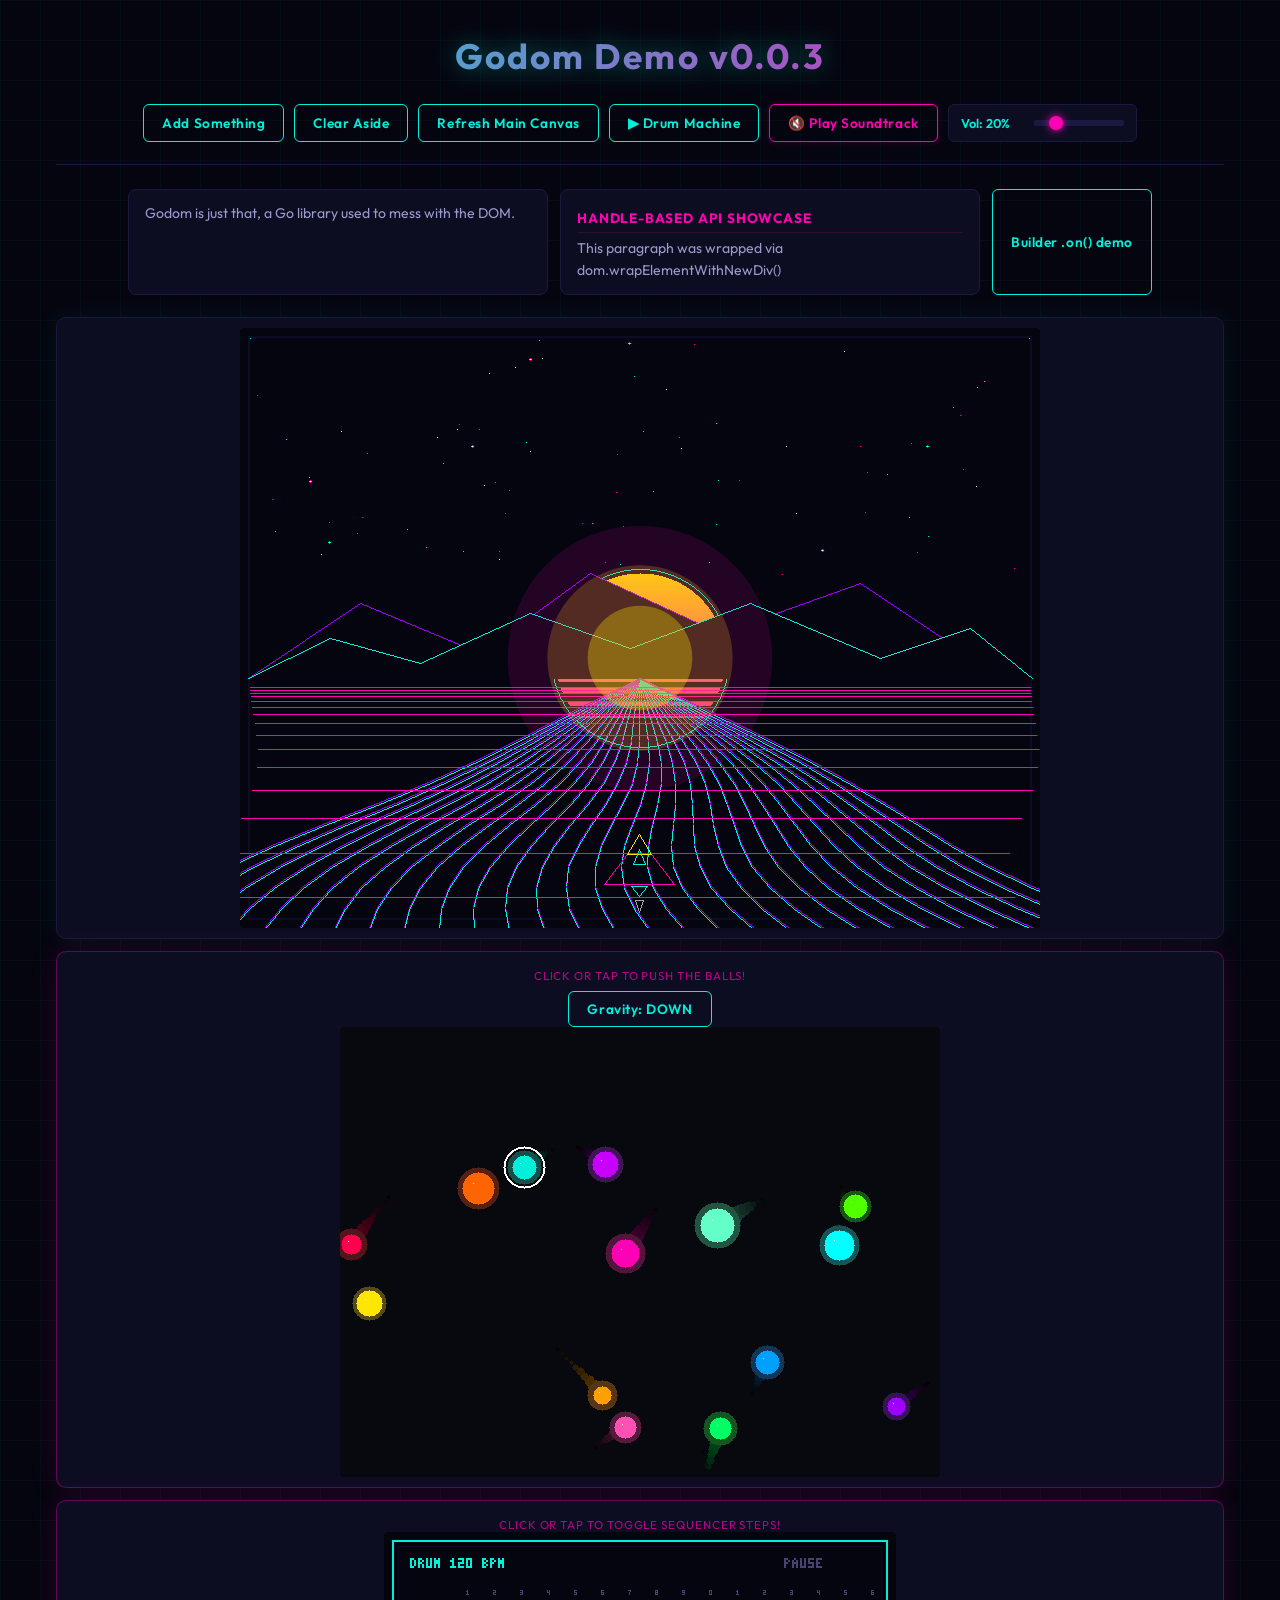
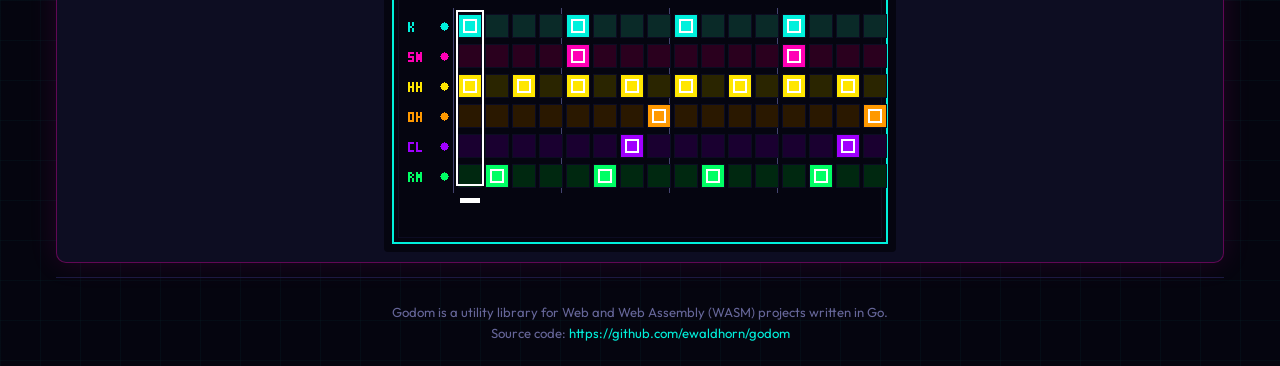
==== commit 9ddd18ec: "Better demo" ====
--- a/docs/index.html
+++ b/docs/index.html
@@ -18,7 +18,6 @@
         <button id="clearAsideButton" type="button">Clear Aside</button>
         <button id="refreshButton" type="button">Refresh Main Canvas</button>
         <button id="drumPlayButton" type="button">Start Drum Machine</button>
-        <button id="gravityButton" type="button" onclick="go_invoke_callback(8)">Gravity: DOWN</button>
         <button id="audioToggleButton" type="button" onclick="toggleAudio()">🔇 Play Soundtrack</button>
         <div class="volume-control">
           <span id="volumeLabel">Vol: 20%</span>
@@ -38,6 +37,9 @@
     <!-- Canvas Two: interactive ball physics -->
     <div id="canvasTwoDiv" class="canvas-container canvas-interactive" title="Click or tap to push the balls!">
       <div class="canvas-hint">Click or tap to push the balls!</div>
+      <div class="canvas-controls">
+        <button id="gravityButton" type="button" onclick="go_invoke_callback(8)">Gravity: DOWN</button>
+      </div>
     </div>
 
     <!-- Canvas Three: drum machine sequencer -->
--- a/docs/styles.css
+++ b/docs/styles.css
@@ -187,6 +187,14 @@
   opacity: 1.0;
 }
 
+.canvas-controls {
+  margin-top: 8px;
+  display: flex;
+  gap: 8px;
+  justify-content: center;
+  flex-wrap: wrap;
+}
+
 /* ---- Coloured text classes (used by addRandomParagraph) ---- */
 .blue   { color: #4488ff; }
 .red    { color: #ff4466; }
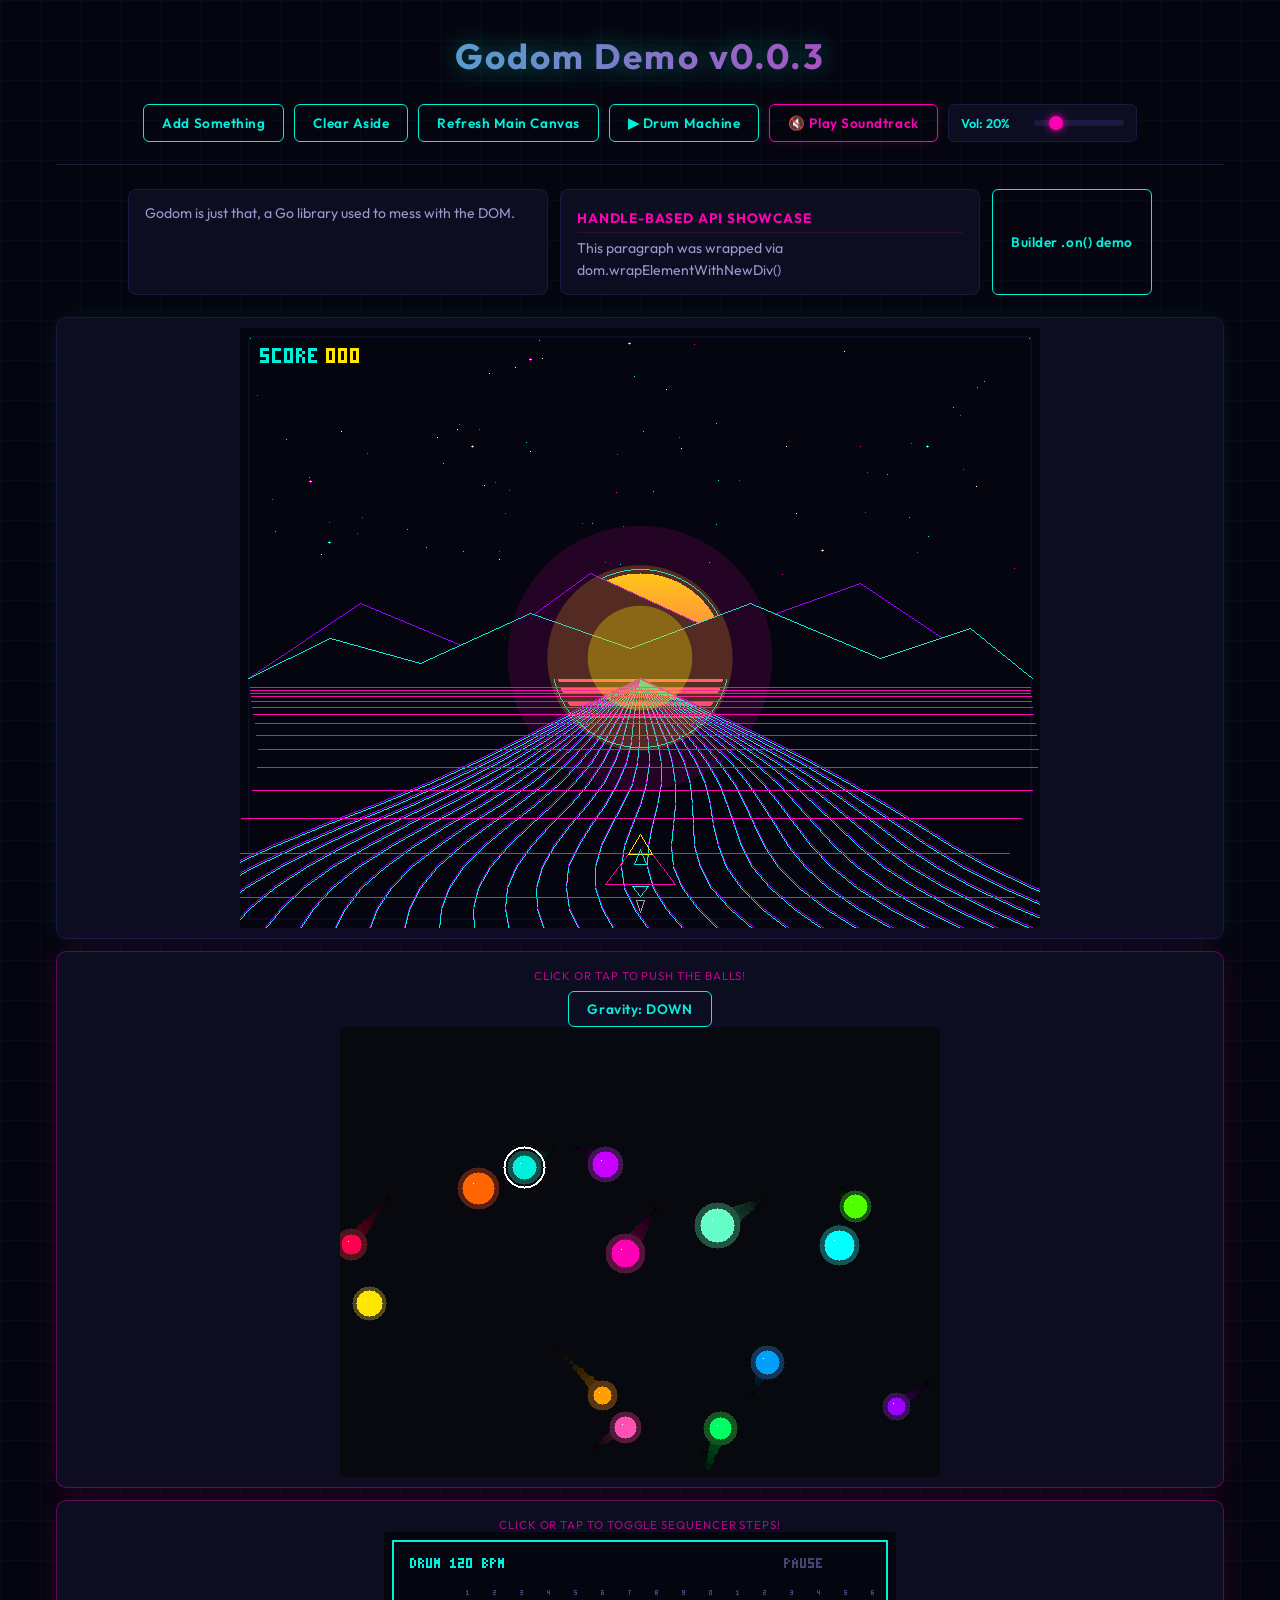
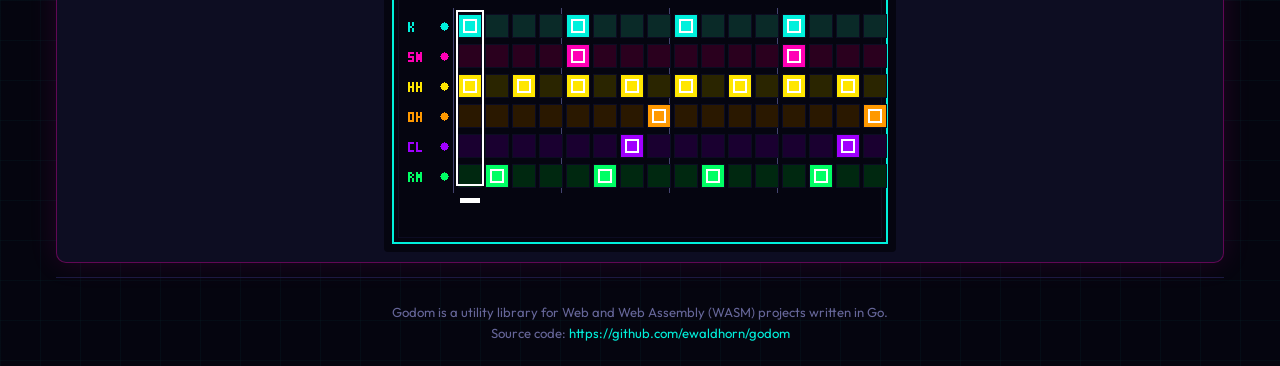
==== commit 8e20b428: "Update to Go 1.27, fix some code smells" ====
--- a/docs/index.html
+++ b/docs/index.html
@@ -38,7 +38,7 @@
     <div id="canvasTwoDiv" class="canvas-container canvas-interactive" title="Click or tap to push the balls!">
       <div class="canvas-hint">Click or tap to push the balls!</div>
       <div class="canvas-controls">
-        <button id="gravityButton" type="button" onclick="go_invoke_callback(8)">Gravity: DOWN</button>
+        <button id="gravityButton" type="button">Gravity: DOWN</button>
       </div>
     </div>
 
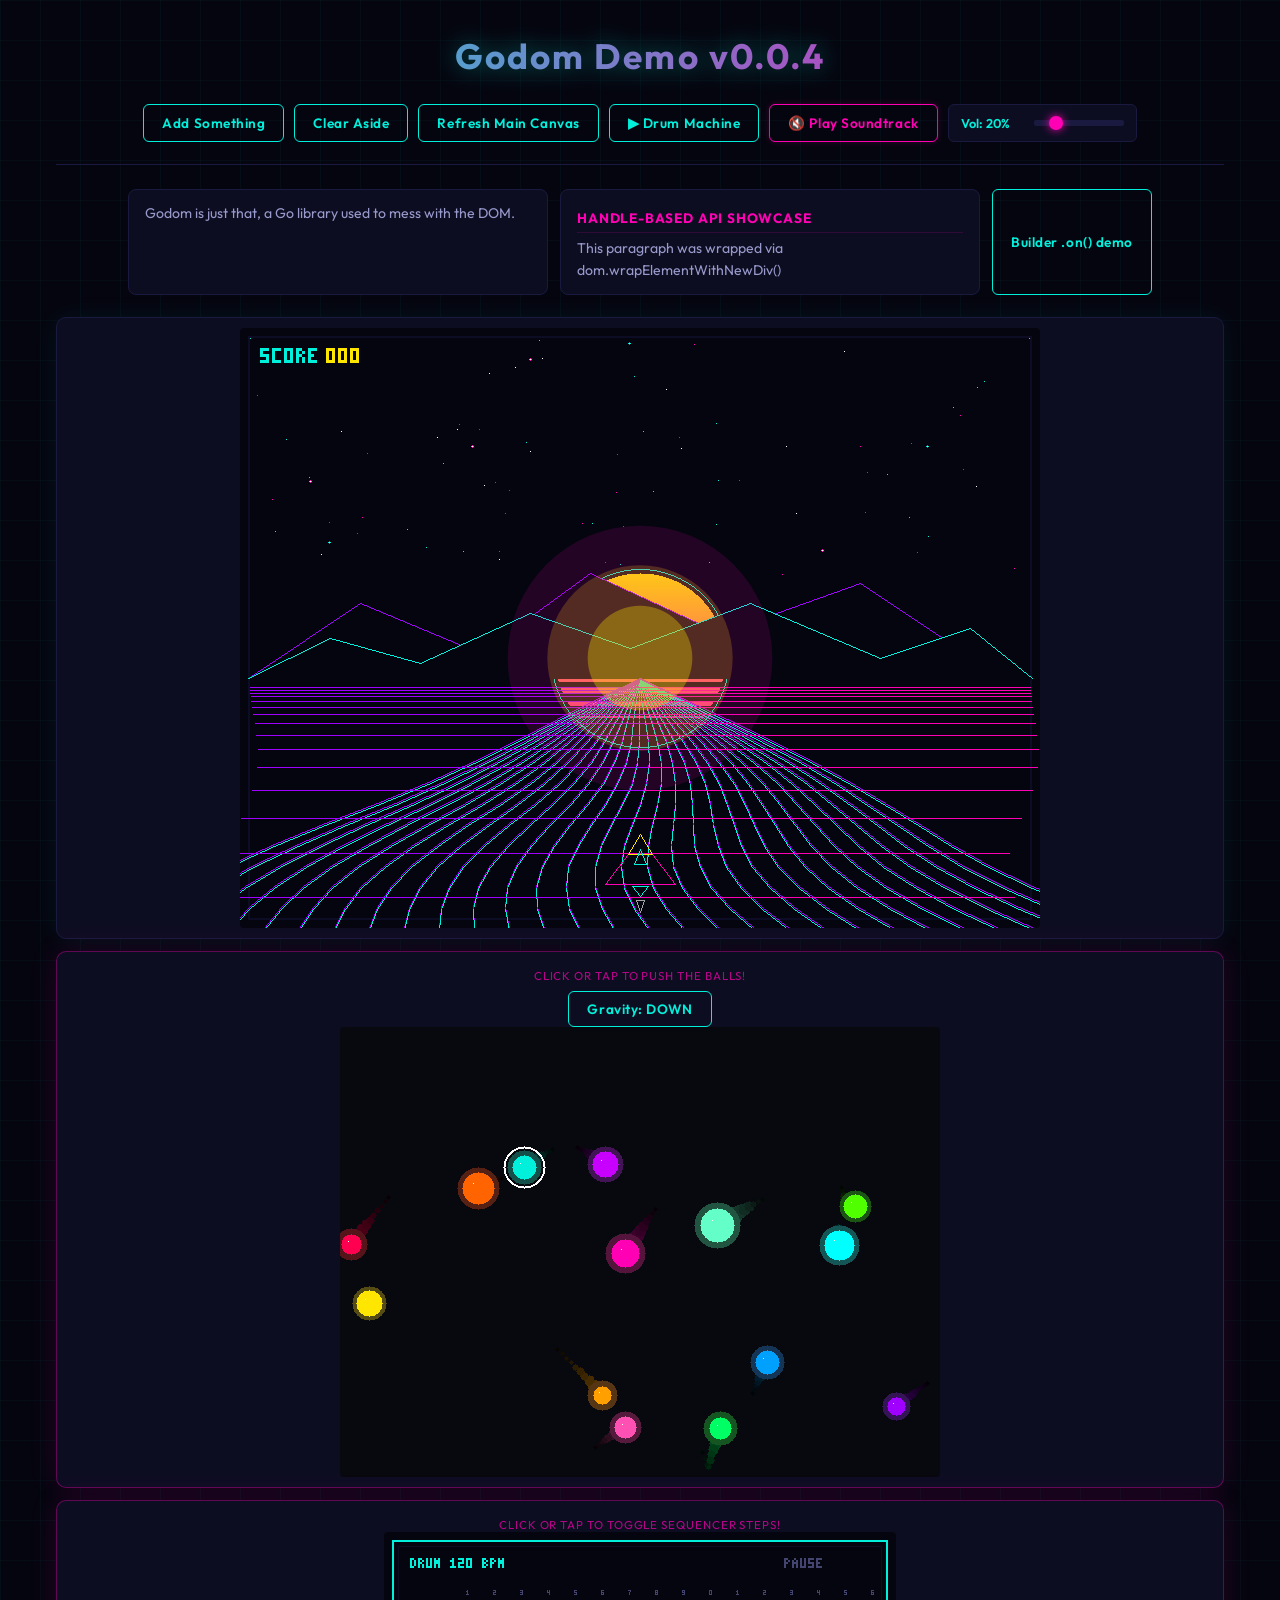
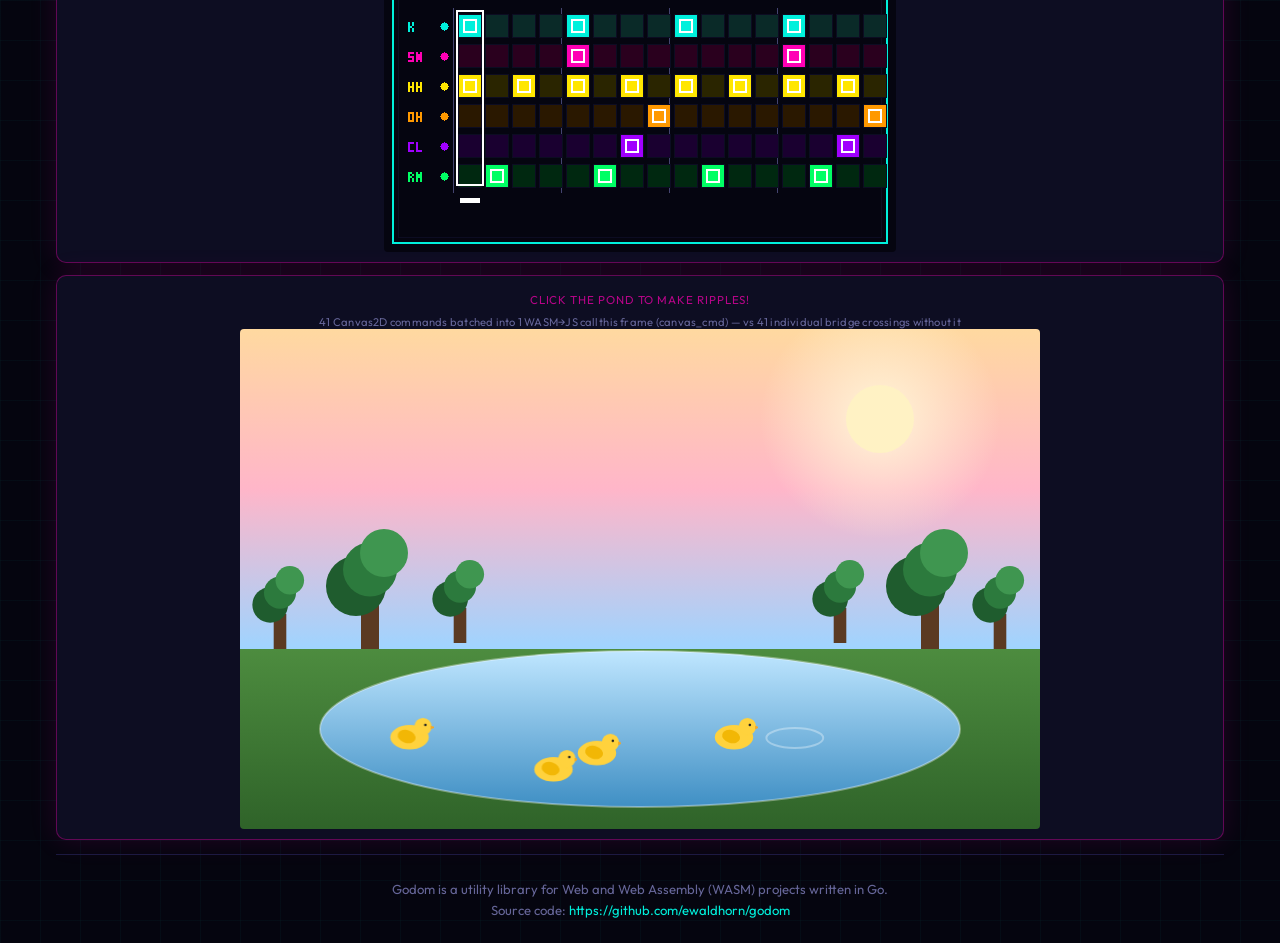
==== commit 1f5ae3d6: "Add the Grove demo and improve code slightly" ====
--- a/docs/index.html
+++ b/docs/index.html
@@ -3,7 +3,7 @@
   <head>
     <meta charset="utf-8" />
     <meta name="viewport" content="width=device-width, initial-scale=1.0" />
-    <meta name="description" content="Godom — A Go WebAssembly DOM utility library demo featuring canvas drawing primitives, interactive physics simulation, and a drum sequencer." />
+    <meta name="description" content="Godom — A Go WebAssembly DOM utility library demo featuring canvas drawing primitives, interactive physics simulation, a drum sequencer, and a grove & pond scene rendered via batched Canvas2D commands." />
     <script src="wasm_exec.js"></script>
     <title>Godom Demo</title>
     <link href="styles.css" rel="stylesheet" />
@@ -47,6 +47,14 @@
       <div class="canvas-hint">Click or tap to toggle sequencer steps!</div>
     </div>
 
+    <!-- Canvas Four: Grove & Pond, rendered entirely via canvas_cmd (batched Canvas2D commands) -->
+    <div id="canvasFourDiv" class="canvas-container canvas-interactive canvas-smooth" title="Click the pond to make ripples!">
+      <div class="canvas-hint">Click the pond to make ripples!</div>
+      <div class="canvas-controls">
+        <span id="canvasFourHud" class="canvas-hud"></span>
+      </div>
+    </div>
+
     <hr />
     <footer id="information">
       <p>
--- a/docs/styles.css
+++ b/docs/styles.css
@@ -195,6 +195,19 @@
   flex-wrap: wrap;
 }
 
+/* Canvas four is drawn with real Canvas2D commands (canvas_cmd), not a putImageData pixel blit —
+   undo the pixelated scaling used by the other canvases so gradients/arcs stay smooth. */
+.canvas-smooth canvas {
+  image-rendering: auto;
+}
+
+.canvas-hud {
+  font-size: 0.7rem;
+  color: var(--text-muted);
+  letter-spacing: 0.02em;
+  text-align: center;
+}
+
 /* ---- Coloured text classes (used by addRandomParagraph) ---- */
 .blue   { color: #4488ff; }
 .red    { color: #ff4466; }
